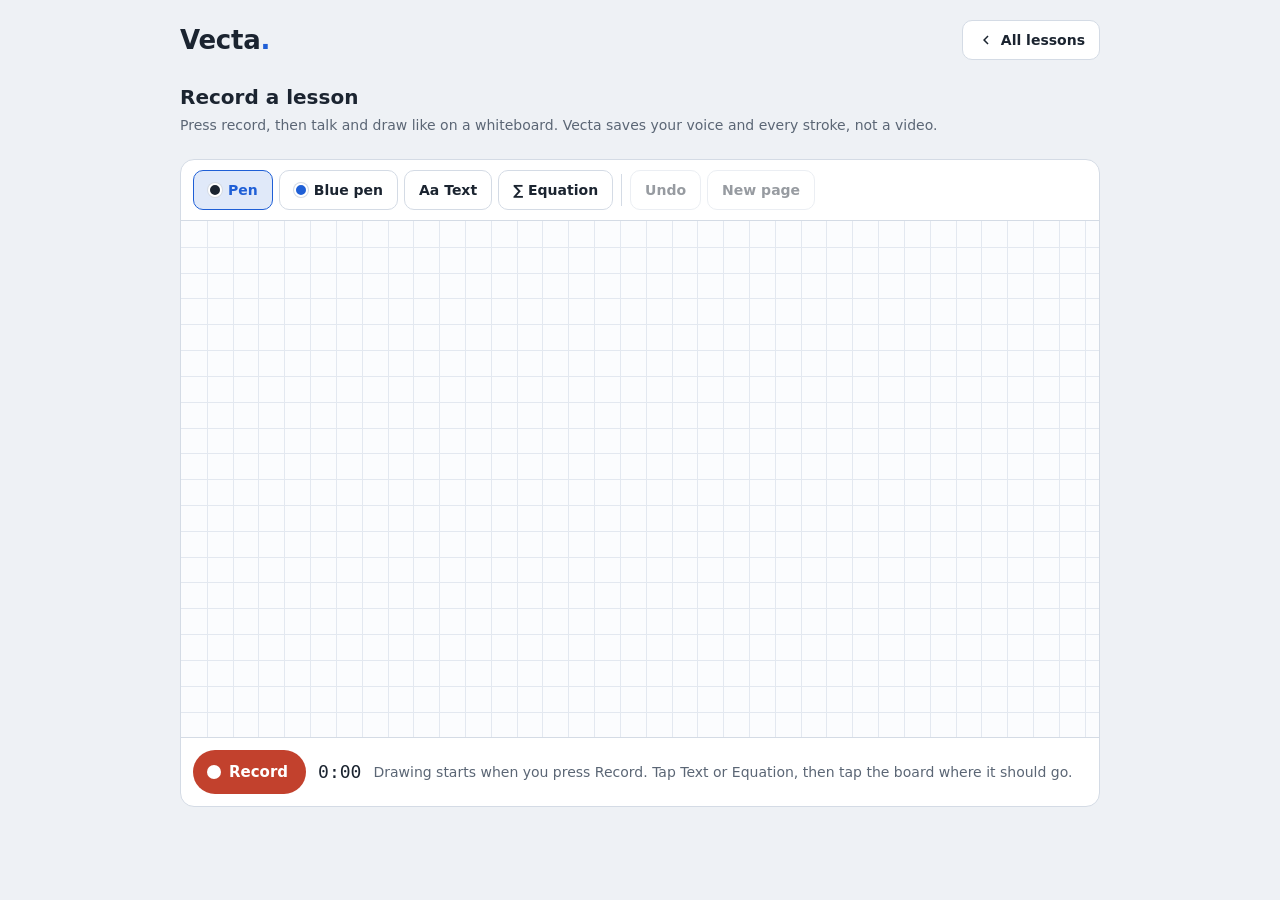
==== record.html @ 53c6eee7 "Add files via upload" ====
<!doctype html>
<html lang="en">
<head>
<meta charset="utf-8">
<meta name="viewport" content="width=device-width, initial-scale=1, viewport-fit=cover">
<title>Record a lesson · Vecta</title>
<meta name="theme-color" content="#1f5fd6">
<link rel="manifest" href="manifest.webmanifest">
<link rel="icon" href="icon-192.png">
<link rel="stylesheet" href="katex.min.css">
<link rel="stylesheet" href="app.css">
</head>
<body>
<main>
  <div class="topbar">
    <a class="brand" href="./">Vecta<span>.</span></a>
    <a class="btn" href="./"><svg viewBox="0 0 24 24"><path d="M15.4 7.4 14 6l-6 6 6 6 1.4-1.4L10.8 12z"/></svg>All lessons</a>
  </div>

  <div style="display:grid;gap:2px">
    <h2 class="section">Record a lesson</h2>
    <p class="sub">Press record, then talk and draw like on a whiteboard. Vecta saves your voice and every stroke, not a video.</p>
  </div>
  <div id="msg" hidden></div>

  <!-- Recording -->
  <section id="studio" class="player">
    <div class="tools" role="toolbar" aria-label="Drawing tools">
      <button class="btn" type="button" data-tool="pen" data-color="ink" aria-pressed="true"><span class="swatch" style="--c: var(--ink)"></span>Pen</button>
      <button class="btn" type="button" data-tool="pen" data-color="accent" aria-pressed="false"><span class="swatch" style="--c: var(--accent)"></span>Blue pen</button>
      <button class="btn" type="button" data-tool="text" aria-pressed="false">Aa Text</button>
      <button class="btn" type="button" data-tool="math" aria-pressed="false">∑ Equation</button>
      <span class="sep" aria-hidden="true"></span>
      <button class="btn" type="button" id="undo" disabled>Undo</button>
      <button class="btn" type="button" id="newPage" disabled>New page</button>
    </div>
    <div id="board" style="position:relative"></div>
    <div class="recbar">
      <button class="recbtn" id="rec" type="button"><span class="dot"></span><span id="recLabel">Record</span></button>
      <span class="clock" id="clock">0:00</span>
      <span class="hint" id="hint">Drawing starts when you press Record. Tap Text or Equation, then tap the board where it should go.</span>
    </div>
  </section>

  <!-- Review -->
  <section id="review" hidden style="display:grid;gap:14px">
    <div class="player">
      <div class="player-head"><h2>Preview</h2><span class="meta" id="revMeta"></span></div>
      <div id="previewBoard"></div>
      <div class="controls">
        <button class="btn primary" id="pPlay" type="button" aria-label="Play"><svg viewBox="0 0 24 24" id="pIcon"><path d="M8 5.5v13l11-6.5z"/></svg></button>
        <input class="scrub" id="pScrub" type="range" min="0" max="10" step="0.05" value="0" aria-label="Preview position">
        <span class="time" id="pTime">0:00 / 0:00</span>
      </div>
      <div class="weight">
        <div class="line1"><span>Download size</span><b id="rTotal">–</b></div>
        <div class="legend"><span style="--c: color-mix(in srgb, var(--accent) 45%, var(--grid))">Voice <b id="rVoice">–</b></span><span style="--c: var(--accent)">Drawings <b id="rDraw">–</b></span><span id="rHour"></span></div>
      </div>
    </div>
    <div class="panel">
      <label class="field" for="title">Lesson title<input id="title" type="text" maxlength="80" placeholder="e.g. Area of a triangle"></label>
      <label class="field" for="subject">Subject<input id="subject" type="text" maxlength="40" value="Maths"></label>
      <div class="row">
        <button class="btn primary" id="save" type="button">Save to My lessons</button>
        <button class="btn" id="download" type="button">Save as .vecta file</button>
        <button class="btn danger" id="discard" type="button">Discard and record again</button>
      </div>
      <span class="hint" id="discardConfirm" hidden>Tap Discard again to delete this recording.</span>
    </div>
  </section>
</main>
<audio id="pAudio" preload="auto"></audio>
<script src="katex.min.js"></script>
<script src="board.js"></script>
<script src="store.js"></script>
<script src="record.js"></script>
</body>
</html>
---- app.css ----
/* Vecta: one centred column, squared-paper board, teacher's-blue marker accent. */
:root {
  --page: #eef1f5;
  --surface: #ffffff;
  --paper: #fbfcfe;
  --grid: #e3e8f0;
  --ink: #1b2430;
  --muted: #5b6675;
  --line: #d4dbe5;
  --accent: #1f5fd6;
  --accent-ink: #ffffff;
  --good: #1f8a5b;
  --bad: #c2412d;
  --display: "Bricolage Grotesque", "Atkinson Hyperlegible", system-ui, sans-serif;
  --body: "Atkinson Hyperlegible", system-ui, -apple-system, "Segoe UI", Roboto, sans-serif;
  --mono: "JetBrains Mono", ui-monospace, "SFMono-Regular", Menlo, monospace;
  color-scheme: light;
}
@media (prefers-color-scheme: dark) {
  :root {
    --page: #0c0f14; --surface: #151a22; --paper: #11161d; --grid: #1e2530;
    --ink: #e6ebf2; --muted: #9aa6b6; --line: #2a323e; --accent: #73a6ff; --accent-ink: #0c0f14;
    --good: #4cc38a; --bad: #ff8a73; color-scheme: dark;
  }
}
* { box-sizing: border-box; }
html, body { margin: 0; }
body {
  background: var(--page); color: var(--ink); font: 16px/1.55 var(--body);
  padding-left: max(16px, env(safe-area-inset-left, 0px)); padding-right: max(16px, env(safe-area-inset-right, 0px));
  padding-block: max(20px, env(safe-area-inset-top, 0px)) max(48px, env(safe-area-inset-bottom, 0px));
}
main { max-width: 920px; margin: 0 auto; display: grid; gap: 22px; }
[hidden] { display: none !important; }
a { color: var(--accent); }

.topbar { display: flex; align-items: center; justify-content: space-between; gap: 12px; flex-wrap: wrap; }
.brand { font-family: var(--display); font-size: 26px; font-weight: 600; letter-spacing: -0.01em; margin: 0; color: var(--ink); text-decoration: none; }
.brand span { color: var(--accent); }
.status { font-family: var(--mono); font-size: 12px; color: var(--muted); display: inline-flex; align-items: center; gap: 6px; }
.status::before { content: ""; width: 8px; height: 8px; border-radius: 50%; background: var(--muted); }
.status.ok::before { background: var(--good); }

h2.section { font-family: var(--display); font-size: 20px; margin: 0; text-wrap: balance; }
.sub { color: var(--muted); font-size: 14px; margin: 0; }
.row { display: flex; gap: 10px; align-items: center; flex-wrap: wrap; }
.spread { justify-content: space-between; }

.btn { display: inline-flex; align-items: center; justify-content: center; gap: 6px; height: 40px; min-width: 40px; padding: 0 14px; border-radius: 10px; border: 1px solid var(--line); background: var(--surface); color: var(--ink); font: 600 14px var(--body); cursor: pointer; text-decoration: none; white-space: nowrap; }
.btn svg { width: 18px; height: 18px; fill: currentColor; flex: none; }
.btn.primary { background: var(--accent); color: var(--accent-ink); border-color: var(--accent); }
.btn.danger { color: var(--bad); }
.btn[aria-pressed="true"] { background: color-mix(in srgb, var(--accent) 14%, var(--surface)); border-color: var(--accent); color: var(--accent); }
.btn:disabled { opacity: .45; cursor: default; }
.btn:focus-visible, input:focus-visible, .card:focus-visible { outline: 3px solid color-mix(in srgb, var(--accent) 55%, transparent); outline-offset: 2px; }

/* library */
.grid { display: grid; grid-template-columns: repeat(auto-fill, minmax(240px, 1fr)); gap: 12px; }
.card { display: grid; gap: 6px; padding: 14px 16px; background: var(--surface); border: 1px solid var(--line); border-radius: 12px; color: var(--ink); text-decoration: none; min-width: 0; }
.card:hover { border-color: color-mix(in srgb, var(--accent) 55%, var(--line)); }
.card .kicker { font-family: var(--mono); font-size: 11px; letter-spacing: .05em; text-transform: uppercase; color: var(--muted); }
.card .title { font-weight: 700; font-size: 17px; line-height: 1.3; }
.card .facts { display: flex; gap: 12px; flex-wrap: wrap; font-family: var(--mono); font-size: 12px; color: var(--muted); font-variant-numeric: tabular-nums; }
.pill { font-family: var(--mono); font-size: 11px; padding: 2px 8px; border-radius: 99px; border: 1px solid var(--line); color: var(--muted); justify-self: start; }
.pill.warn { color: var(--bad); border-color: color-mix(in srgb, var(--bad) 40%, var(--line)); }
.dl { display: grid; gap: 10px; padding: 14px 16px; background: var(--surface); border: 1px solid var(--line); border-radius: 12px; }
.dl b { font-size: 15px; }
.dl.done { border-color: color-mix(in srgb, var(--good) 45%, var(--line)); }
.pill.ok { color: var(--good); border-color: color-mix(in srgb, var(--good) 40%, var(--line)); }
.card .pills { display: flex; gap: 6px; flex-wrap: wrap; }
.empty { padding: 16px; border: 1px dashed var(--line); border-radius: 12px; color: var(--muted); font-size: 14px; }

/* player */
.player { background: var(--surface); border: 1px solid var(--line); border-radius: 14px; overflow: hidden; }
.player-head { display: flex; justify-content: space-between; align-items: baseline; gap: 12px; flex-wrap: wrap; padding: 12px 16px; border-bottom: 1px solid var(--line); }
.player-head h2 { font-family: var(--display); font-size: 19px; margin: 0; }
.meta { font-family: var(--mono); font-size: 12px; color: var(--muted); }
.vboard { position: relative; width: 100%; max-width: 100%; aspect-ratio: 16 / 9; background: var(--paper); overflow: hidden; --bh: 400px; touch-action: none; user-select: none; -webkit-user-select: none; }
.vboard canvas { position: absolute; inset: 0; width: 100%; height: 100%; display: block; }
.vlayer { position: absolute; inset: 0; pointer-events: none; }
.vitem { position: absolute; transform: translate(-50%, -50%); white-space: nowrap; color: var(--ink); line-height: 1.15; opacity: 0; }
.vitem.c-muted { color: var(--muted); }
.vitem.c-accent { color: var(--accent); }
.vitem.bold { font-weight: 700; }
.vitem.italic { font-style: italic; }
.vitem.box { border: max(2px, calc(var(--bh) * 0.004)) solid currentColor; border-radius: calc(var(--bh) * 0.014); padding: 0.2em 0.4em; }
.vitem .katex { font-size: 1em; }
.caption { min-height: 3em; padding: 10px 16px; border-top: 1px solid var(--line); font-size: 15px; display: flex; align-items: center; }
.controls { display: flex; align-items: center; gap: 8px; padding: 10px 12px 12px; flex-wrap: wrap; }
.scrub { flex: 1 1 180px; min-width: 0; accent-color: var(--accent); height: 28px; }
.time { font-family: var(--mono); font-size: 13px; color: var(--muted); font-variant-numeric: tabular-nums; }
.weight { display: grid; gap: 8px; padding: 12px 16px 14px; border-top: 1px solid var(--line); }
.weight .line1 { display: flex; justify-content: space-between; gap: 12px; flex-wrap: wrap; font-size: 14px; }
.weight b { font-family: var(--mono); font-variant-numeric: tabular-nums; }
.bar { display: flex; height: 10px; border-radius: 99px; overflow: hidden; background: var(--grid); }
.bar i { display: block; height: 100%; }
.bar .voice { background: color-mix(in srgb, var(--accent) 45%, var(--grid)); }
.bar .draw { background: var(--accent); min-width: 3px; }
.legend { display: flex; gap: 16px; flex-wrap: wrap; font-size: 13px; color: var(--muted); }
.legend span::before { content: ""; display: inline-block; width: 10px; height: 10px; border-radius: 3px; margin-right: 6px; vertical-align: -1px; background: var(--c); }
.actions { display: flex; gap: 8px; flex-wrap: wrap; padding: 0 16px 14px; }
.notice { padding: 12px 14px; border-radius: 10px; background: color-mix(in srgb, var(--accent) 10%, var(--surface)); border: 1px solid color-mix(in srgb, var(--accent) 30%, var(--line)); font-size: 14px; }
.notice.error { background: color-mix(in srgb, var(--bad) 10%, var(--surface)); border-color: color-mix(in srgb, var(--bad) 35%, var(--line)); }

/* recorder */
.tools { display: flex; gap: 6px; flex-wrap: wrap; padding: 10px 12px; border-bottom: 1px solid var(--line); }
.tools .sep { width: 1px; background: var(--line); margin: 4px 2px; }
.swatch { width: 14px; height: 14px; border-radius: 50%; background: var(--c); border: 2px solid var(--surface); box-shadow: 0 0 0 1px var(--line); }
.recbar { display: flex; align-items: center; gap: 12px; padding: 12px; border-top: 1px solid var(--line); flex-wrap: wrap; }
.recbtn { display: inline-flex; align-items: center; gap: 8px; height: 44px; padding: 0 18px 0 14px; border-radius: 99px; border: 0; background: var(--bad); color: #fff; font: 700 15px var(--body); cursor: pointer; }
.recbtn .dot { width: 14px; height: 14px; border-radius: 50%; background: #fff; }
.recbtn.on .dot { border-radius: 3px; }
.recbtn:disabled { opacity: .5; }
.clock { font-family: var(--mono); font-size: 18px; font-variant-numeric: tabular-nums; }
.clock.live { color: var(--bad); }
.hint { color: var(--muted); font-size: 14px; }
.entry { position: absolute; transform: translate(-50%, -50%); display: grid; gap: 6px; padding: 8px; background: var(--surface); border: 1px solid var(--accent); border-radius: 10px; box-shadow: 0 6px 24px rgba(0,0,0,.18); z-index: 5; width: min(320px, 90%); }
.entry input { font: 16px var(--body); padding: 8px 10px; border: 1px solid var(--line); border-radius: 8px; background: var(--paper); color: var(--ink); min-width: 0; }
.entry .preview { min-height: 1.6em; font-size: 20px; color: var(--ink); overflow-x: auto; }
.entry .row { justify-content: flex-end; }
.field { display: grid; gap: 4px; font-size: 14px; }
.field input { font: 16px var(--body); padding: 9px 11px; border: 1px solid var(--line); border-radius: 8px; background: var(--paper); color: var(--ink); min-width: 0; }
.panel { background: var(--surface); border: 1px solid var(--line); border-radius: 14px; padding: 16px; display: grid; gap: 12px; }
@media (max-width: 520px) { .brand { font-size: 22px; } .player-head h2 { font-size: 17px; } }
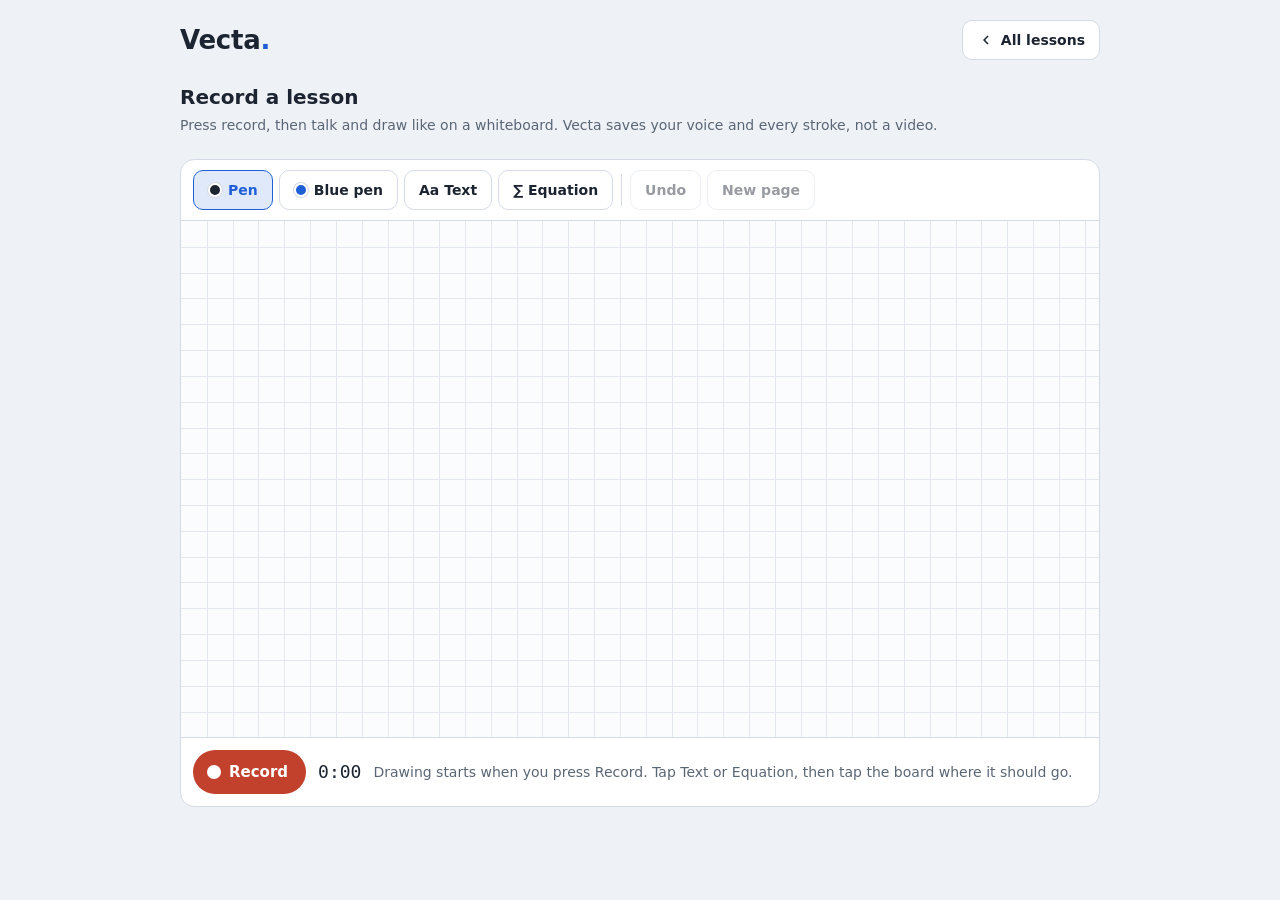
==== commit c4baa0c6: "Add landing page as front page; move lesson app to app.html - index.html, site.css, site.js: landing" ====
--- a/record.html
+++ b/record.html
@@ -14,7 +14,7 @@
 <main>
   <div class="topbar">
     <a class="brand" href="./">Vecta<span>.</span></a>
-    <a class="btn" href="./"><svg viewBox="0 0 24 24"><path d="M15.4 7.4 14 6l-6 6 6 6 1.4-1.4L10.8 12z"/></svg>All lessons</a>
+    <a class="btn" href="app.html"><svg viewBox="0 0 24 24"><path d="M15.4 7.4 14 6l-6 6 6 6 1.4-1.4L10.8 12z"/></svg>All lessons</a>
   </div>
 
   <div style="display:grid;gap:2px">
--- a/app.css
+++ b/app.css
@@ -122,3 +122,6 @@
 .field input { font: 16px var(--body); padding: 9px 11px; border: 1px solid var(--line); border-radius: 8px; background: var(--paper); color: var(--ink); min-width: 0; }
 .panel { background: var(--surface); border: 1px solid var(--line); border-radius: 14px; padding: 16px; display: grid; gap: 12px; }
 @media (max-width: 520px) { .brand { font-size: 22px; } .player-head h2 { font-size: 17px; } }
+
+/* Heading font (Bricolage Grotesque 700, 22 KB, hosted here so it works offline). */
+@font-face { font-family: "Bricolage Grotesque"; src: url("BricolageGrotesque-700.woff2") format("woff2"); font-weight: 600 800; font-style: normal; font-display: swap; }
